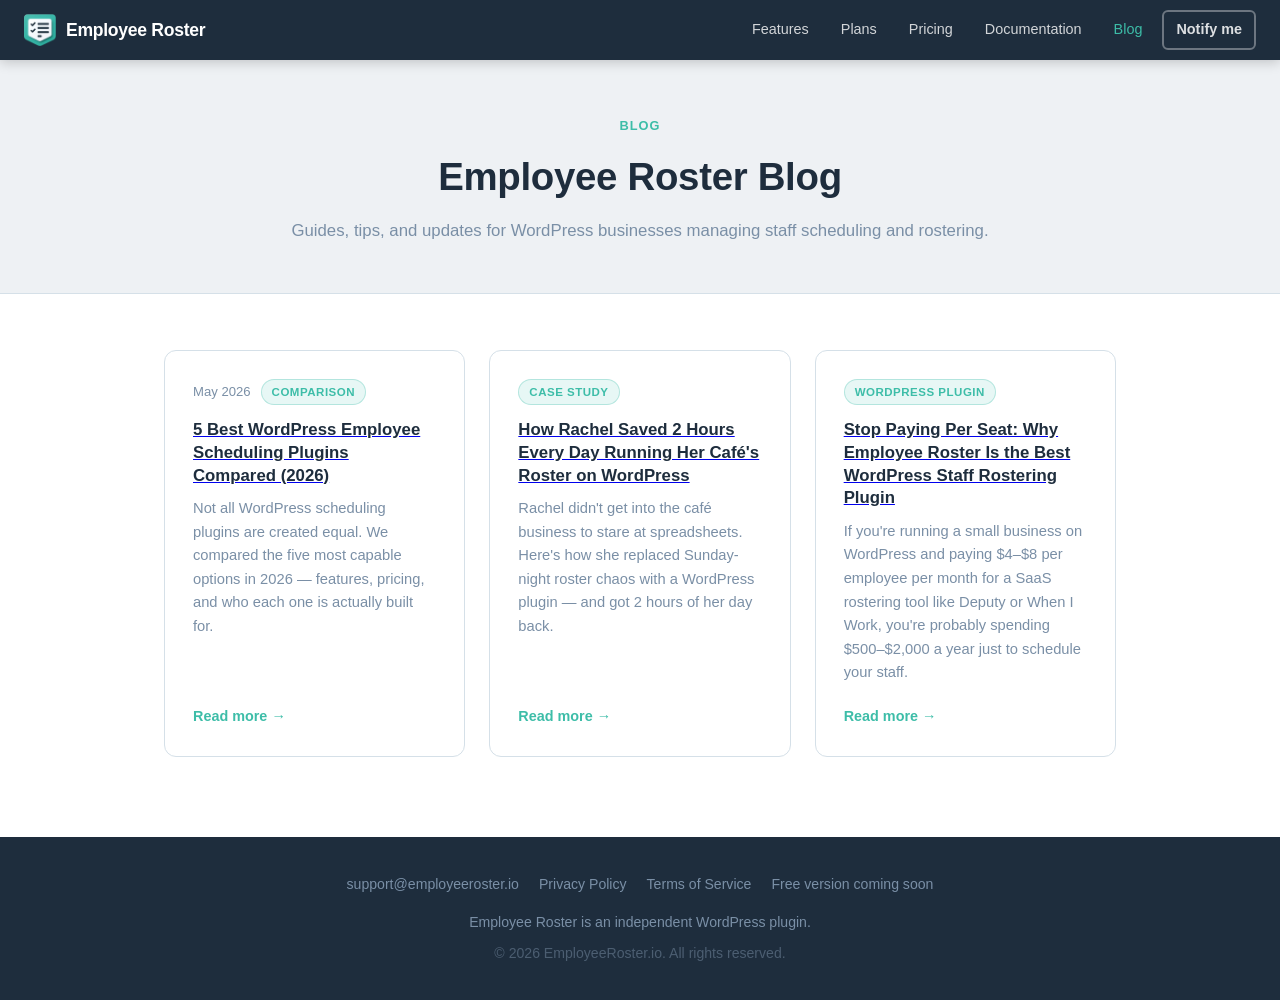
==== blog/index.html @ a45ecd90 "Add new blog post on WordPress employee scheduling plugins to blog index and sitemap. Update favicon" ====
﻿<!DOCTYPE html>
<html lang="en">
<head>
  <meta charset="UTF-8" />
  <meta name="viewport" content="width=device-width, initial-scale=1.0"/>
  <title>Blog – Employee Roster</title>
  <!-- Google tag (gtag.js) -->
  <script async src="https://www.googletagmanager.com/gtag/js?id=G-27SR5BZH9W"></script>
  <script>
    window.dataLayer = window.dataLayer || [];
    function gtag(){dataLayer.push(arguments);}
    gtag('js', new Date());
    gtag('config', 'G-27SR5BZH9W');
  </script>
  <meta name="description" content="The Employee Roster blog — guides, tips, and updates for WordPress businesses managing staff scheduling, shift rostering, and workforce management." />
  <meta name="robots" content="index, follow" />
  <link rel="canonical" href="https://employeeroster.io/blog/" />
  <link rel="icon" type="image/x-icon" href="/assets/logo/favicon/favicon.ico" />
  <link rel="icon" type="image/png" sizes="16x16" href="/assets/logo/favicon/favicon-16x16.png" />
  <link rel="icon" type="image/png" sizes="32x32" href="/assets/logo/favicon/favicon-32x32.png" />
  <link rel="apple-touch-icon" sizes="180x180" href="/assets/logo/favicon/apple-touch-icon.png" />
  <link rel="icon" type="image/png" sizes="192x192" href="/assets/logo/favicon/android-chrome-192x192.png" />
  <link rel="icon" type="image/png" sizes="512x512" href="/assets/logo/favicon/android-chrome-512x512.png" />
  <link rel="manifest" href="/assets/logo/favicon/site.webmanifest" />
  <meta name="theme-color" content="#3DBDA8" />
  <style>
    *, *::before, *::after { box-sizing: border-box; margin: 0; padding: 0; }

    :root {
      --teal:   #3DBDA8;
      --teal-d: #2A9D8A;
      --dark:   #1E2D3D;
      --bg:     #EEF1F4;
      --border: #D5E0E8;
      --white:  #FFFFFF;
      --muted:  #7a8fa6;
      --green:  #16a34a;
      --red:    #dc2626;
      --radius: 8px;
      --shadow: 0 4px 24px rgba(61,189,168,.15);
    }

    body { font-family: -apple-system, BlinkMacSystemFont, 'Segoe UI', sans-serif; color: var(--dark); line-height: 1.6; }

    /* ── NAV ── */
    nav {
      position: sticky; top: 0; z-index: 100;
      background: var(--dark); padding: 0 24px;
      display: flex; align-items: center; justify-content: space-between; height: 60px;
      box-shadow: 0 2px 12px rgba(0,0,0,.2);
    }
    .nav-brand { color: var(--white); font-weight: 700; font-size: 1.1rem; text-decoration: none; letter-spacing: -.3px; display: flex; align-items: center; gap: 10px; }
    .nav-brand img { width: 32px; height: 32px; object-fit: contain; }
    .nav-links { display: flex; gap: 8px; align-items: center; }
    .nav-links a { color: rgba(255,255,255,.8); text-decoration: none; font-size: .9rem; padding: 6px 12px; border-radius: 6px; transition: color .15s; }
    .nav-links a:hover { color: var(--white); }
    .nav-links a.nav-active { color: var(--teal) !important; }
    .btn-plan { display: inline-block; text-align: center; padding: 8px 14px; border-radius: var(--radius); text-decoration: none; font-weight: 700; font-size: .88rem; transition: opacity .15s; }
    .btn-plan:hover { opacity: .85; }
    .btn-plan-outline { border: 2px solid rgba(255,255,255,.35); color: rgba(255,255,255,.85) !important; }

    /* ── BLOG HEADER ── */
    .blog-header { background: var(--bg); border-bottom: 1px solid var(--border); padding: 56px 24px 48px; text-align: center; }
    .section-label { font-size: .8rem; font-weight: 700; text-transform: uppercase; letter-spacing: 1px; color: var(--teal); margin-bottom: 10px; }
    .blog-header h1 { font-size: clamp(1.8rem, 3vw, 2.4rem); font-weight: 800; color: var(--dark); letter-spacing: -.3px; margin-bottom: 10px; }
    .blog-header p { font-size: 1.05rem; color: var(--muted); }

    /* ── BLOG GRID ── */
    .blog-grid { max-width: 1000px; margin: 0 auto; padding: 56px 24px 80px; display: grid; grid-template-columns: repeat(auto-fit, minmax(300px, 1fr)); gap: 24px; }

    /* ── FEATURE CARD ── */
    .feature-card {
      background: var(--white); border: 1px solid var(--border); border-radius: 12px;
      padding: 28px; transition: box-shadow .2s, transform .2s;
      display: flex; flex-direction: column;
    }
    .feature-card:hover { box-shadow: var(--shadow); transform: translateY(-2px); }
    .feature-card h3 { font-size: 1.05rem; font-weight: 700; color: var(--dark); margin-bottom: 10px; line-height: 1.35; }
    .feature-card p { font-size: .92rem; color: var(--muted); line-height: 1.6; flex: 1; }
    .card-meta { display: flex; align-items: center; gap: 10px; margin-bottom: 14px; }
    .card-date { font-size: .82rem; color: var(--muted); }
    .article-badge {
      display: inline-block; background: rgba(61,189,168,.12); color: var(--teal);
      border: 1px solid rgba(61,189,168,.3); font-size: .72rem; font-weight: 600;
      letter-spacing: .5px; text-transform: uppercase; padding: 3px 10px; border-radius: 20px;
    }
    .read-more { display: inline-block; margin-top: 20px; font-size: .9rem; font-weight: 700; color: var(--teal); text-decoration: none; }
    .read-more:hover { color: var(--teal-d); }

    /* ── FOOTER ── */
    footer { background: var(--dark); color: var(--muted); text-align: center; padding: 36px 24px; font-size: .88rem; }
    footer a { color: var(--muted); text-decoration: none; }
    footer a:hover { color: var(--white); }
    .footer-links { display: flex; gap: 20px; justify-content: center; flex-wrap: wrap; margin-bottom: 16px; }

    @media (max-width: 600px) {
      .nav-links { display: none; }
    }
  </style>
</head>
<body>

<!-- NAV -->
<nav>
  <a href="https://employeeroster.io/" class="nav-brand">
    <img src="/assets/logo/only-logo-transparent.png" alt="Employee Roster logo" />
    Employee Roster
  </a>
  <div class="nav-links">
    <a href="https://employeeroster.io/#features">Features</a>
    <a href="https://employeeroster.io/#plans">Plans</a>
    <a href="https://employeeroster.io/#pricing">Pricing</a>
    <a href="https://employeeroster.io/docs">Documentation</a>
    <a href="https://employeeroster.io/blog/" class="nav-active">Blog</a>
    <a href="mailto:support@employeeroster.io?subject=Notify%20me%20when%20free%20version%20launches&body=Please%20notify%20me%20when%20the%20free%20version%20of%20Employee%20Roster%20is%20available%20on%20WordPress.org." class="btn-plan btn-plan-outline">Notify me</a>
  </div>
</nav>

<main>

  <!-- BLOG HEADER -->
  <div class="blog-header">
    <div class="section-label">Blog</div>
    <h1>Employee Roster Blog</h1>
    <p>Guides, tips, and updates for WordPress businesses managing staff scheduling and rostering.</p>
  </div>

  <!-- POST LISTING -->
  <div class="blog-grid">

    <div class="feature-card">
      <div class="card-meta">
        <time class="card-date" datetime="2026-05">May 2026</time>
        <span class="article-badge">Comparison</span>
      </div>
      <a href="https://employeeroster.io/blog/best-wordpress-employee-scheduling-plugins-2026"><h3>5 Best WordPress Employee Scheduling Plugins Compared (2026)</h3></a>
      <p>Not all WordPress scheduling plugins are created equal. We compared the five most capable options in 2026 — features, pricing, and who each one is actually built for.</p>
      <a href="https://employeeroster.io/blog/best-wordpress-employee-scheduling-plugins-2026" class="read-more">Read more →</a>
    </div>

    <div class="feature-card">
      <div class="card-meta">
        <!-- <time class="card-date" datetime=""></time> -->
        <span class="article-badge">Case Study</span>
      </div>
      <a href="https://employeeroster.io/blog/how-rachel-saved-2-hours-a-day-rostering-her-cafe-staff-on-wordpress"><h3>How Rachel Saved 2 Hours Every Day Running Her Café's Roster on WordPress</h3></a>
      <p>Rachel didn't get into the café business to stare at spreadsheets. Here's how she replaced Sunday-night roster chaos with a WordPress plugin — and got 2 hours of her day back.</p>
      <a href="https://employeeroster.io/blog/how-rachel-saved-2-hours-a-day-rostering-her-cafe-staff-on-wordpress" class="read-more">Read more →</a>
    </div>

    <div class="feature-card">
      <div class="card-meta">
        <!-- <time class="card-date" datetime=""></time> -->
        <span class="article-badge">WordPress Plugin</span>
      </div>
      <a href="https://employeeroster.io/blog/why-employee-roster-is-the-best-wordpress-rostering-plugin"><h3>Stop Paying Per Seat: Why Employee Roster Is the Best WordPress Staff Rostering Plugin</h3></a>
      <p>If you're running a small business on WordPress and paying $4–$8 per employee per month for a SaaS rostering tool like Deputy or When I Work, you're probably spending $500–$2,000 a year just to schedule your staff.</p>
      <a href="https://employeeroster.io/blog/why-employee-roster-is-the-best-wordpress-rostering-plugin" class="read-more">Read more →</a>
    </div>

  </div>

</main>

<!-- FOOTER -->
<footer>
  <div class="footer-links">
    <a href="mailto:support@employeeroster.io">support@employeeroster.io</a>
    <a href="https://employeeroster.io/privacy">Privacy Policy</a>
    <a href="https://employeeroster.io/terms">Terms of Service</a>
    <a href="mailto:support@employeeroster.io?subject=Notify%20me%20when%20free%20version%20launches&body=Please%20notify%20me%20when%20the%20free%20version%20of%20Employee%20Roster%20is%20available%20on%20WordPress.org.">Free version coming soon</a>
  </div>
  <p>Employee Roster is an independent WordPress plugin.</p>
  <p style="margin-top:8px;opacity:.5;">© <script>document.write(new Date().getFullYear())</script> EmployeeRoster.io. All rights reserved.</p>
</footer>

</body>
</html>
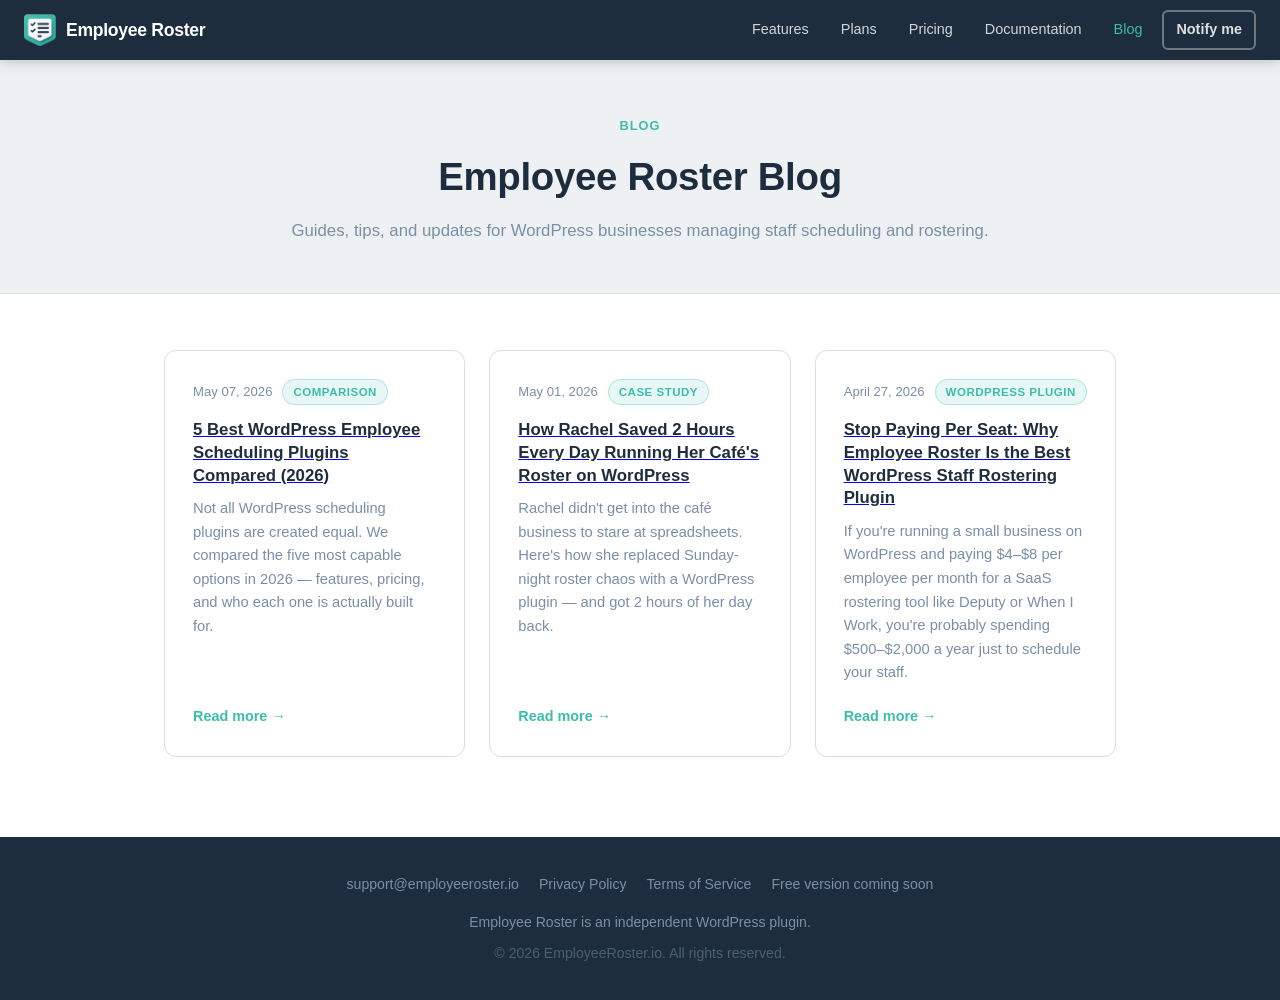
==== commit 879fe60f: "Update publication dates in blog posts and index for consistency: changed dates to specific formats " ====
--- a/blog/index.html
+++ b/blog/index.html
@@ -130,7 +130,7 @@
 
     <div class="feature-card">
       <div class="card-meta">
-        <time class="card-date" datetime="2026-05">May 2026</time>
+        <time class="card-date" datetime="2026-05-07">May 07, 2026</time>
         <span class="article-badge">Comparison</span>
       </div>
       <a href="https://employeeroster.io/blog/best-wordpress-employee-scheduling-plugins-2026"><h3>5 Best WordPress Employee Scheduling Plugins Compared (2026)</h3></a>
@@ -140,7 +140,7 @@
 
     <div class="feature-card">
       <div class="card-meta">
-        <!-- <time class="card-date" datetime=""></time> -->
+        <time class="card-date" datetime="2026-05-01">May 01, 2026</time>
         <span class="article-badge">Case Study</span>
       </div>
       <a href="https://employeeroster.io/blog/how-rachel-saved-2-hours-a-day-rostering-her-cafe-staff-on-wordpress"><h3>How Rachel Saved 2 Hours Every Day Running Her Café's Roster on WordPress</h3></a>
@@ -150,7 +150,7 @@
 
     <div class="feature-card">
       <div class="card-meta">
-        <!-- <time class="card-date" datetime=""></time> -->
+        <time class="card-date" datetime="2026-04-27">April 27, 2026</time>
         <span class="article-badge">WordPress Plugin</span>
       </div>
       <a href="https://employeeroster.io/blog/why-employee-roster-is-the-best-wordpress-rostering-plugin"><h3>Stop Paying Per Seat: Why Employee Roster Is the Best WordPress Staff Rostering Plugin</h3></a>
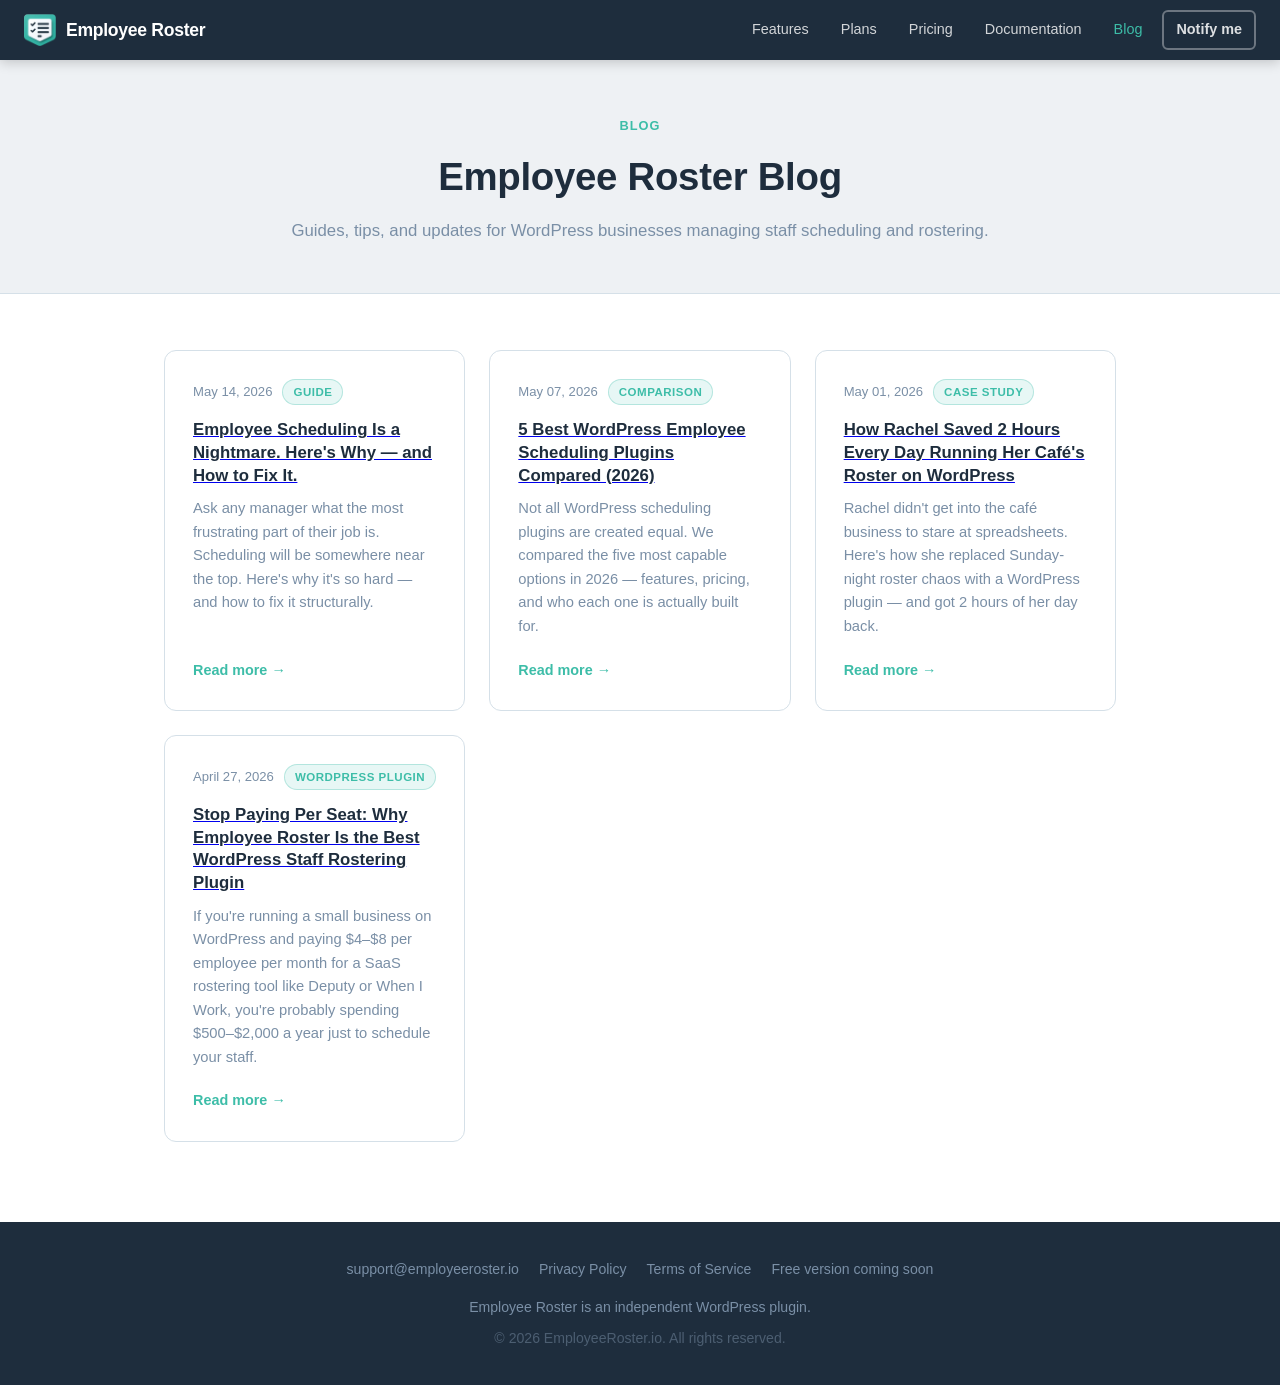
==== commit 32035700: "Add new blog post on employee scheduling challenges and solutions to blog index and sitemap. Include" ====
--- a/blog/index.html
+++ b/blog/index.html
@@ -130,6 +130,16 @@
 
     <div class="feature-card">
       <div class="card-meta">
+        <time class="card-date" datetime="2026-05-14">May 14, 2026</time>
+        <span class="article-badge">Guide</span>
+      </div>
+      <a href="https://employeeroster.io/blog/employee-scheduling-is-a-nightmare-heres-why-and-how-to-fix-it"><h3>Employee Scheduling Is a Nightmare. Here's Why — and How to Fix It.</h3></a>
+      <p>Ask any manager what the most frustrating part of their job is. Scheduling will be somewhere near the top. Here's why it's so hard — and how to fix it structurally.</p>
+      <a href="https://employeeroster.io/blog/employee-scheduling-is-a-nightmare-heres-why-and-how-to-fix-it" class="read-more">Read more →</a>
+    </div>
+
+    <div class="feature-card">
+      <div class="card-meta">
         <time class="card-date" datetime="2026-05-07">May 07, 2026</time>
         <span class="article-badge">Comparison</span>
       </div>
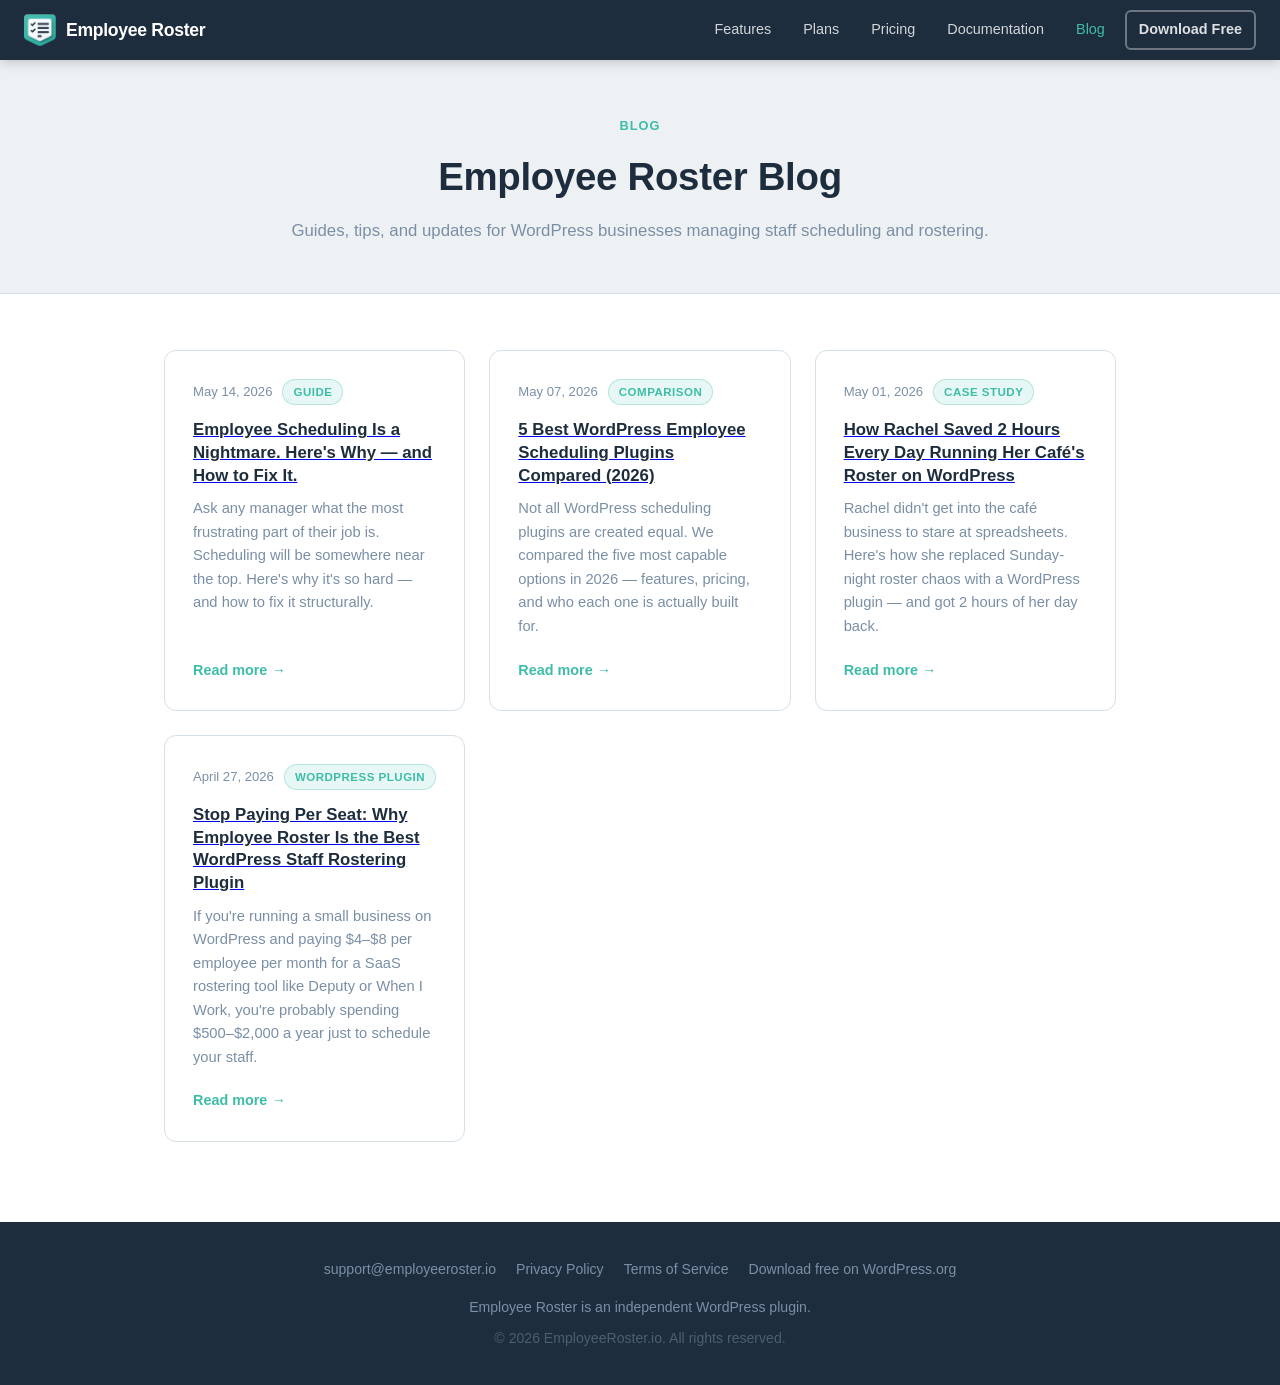
==== commit 2789eb04: "Update various HTML files to replace "Notify me" email links with "Download Free" buttons linking to" ====
--- a/blog/index.html
+++ b/blog/index.html
@@ -112,7 +112,7 @@
     <a href="https://employeeroster.io/#pricing">Pricing</a>
     <a href="https://employeeroster.io/docs">Documentation</a>
     <a href="https://employeeroster.io/blog/" class="nav-active">Blog</a>
-    <a href="mailto:support@employeeroster.io?subject=Notify%20me%20when%20free%20version%20launches&body=Please%20notify%20me%20when%20the%20free%20version%20of%20Employee%20Roster%20is%20available%20on%20WordPress.org." class="btn-plan btn-plan-outline">Notify me</a>
+    <a href="https://wordpress.org/plugins/employee-roster/" class="btn-plan btn-plan-outline">Download Free</a>
   </div>
 </nav>
 
@@ -178,7 +178,7 @@
     <a href="mailto:support@employeeroster.io">support@employeeroster.io</a>
     <a href="https://employeeroster.io/privacy">Privacy Policy</a>
     <a href="https://employeeroster.io/terms">Terms of Service</a>
-    <a href="mailto:support@employeeroster.io?subject=Notify%20me%20when%20free%20version%20launches&body=Please%20notify%20me%20when%20the%20free%20version%20of%20Employee%20Roster%20is%20available%20on%20WordPress.org.">Free version coming soon</a>
+    <a href="https://wordpress.org/plugins/employee-roster/">Download free on WordPress.org</a>
   </div>
   <p>Employee Roster is an independent WordPress plugin.</p>
   <p style="margin-top:8px;opacity:.5;">© <script>document.write(new Date().getFullYear())</script> EmployeeRoster.io. All rights reserved.</p>
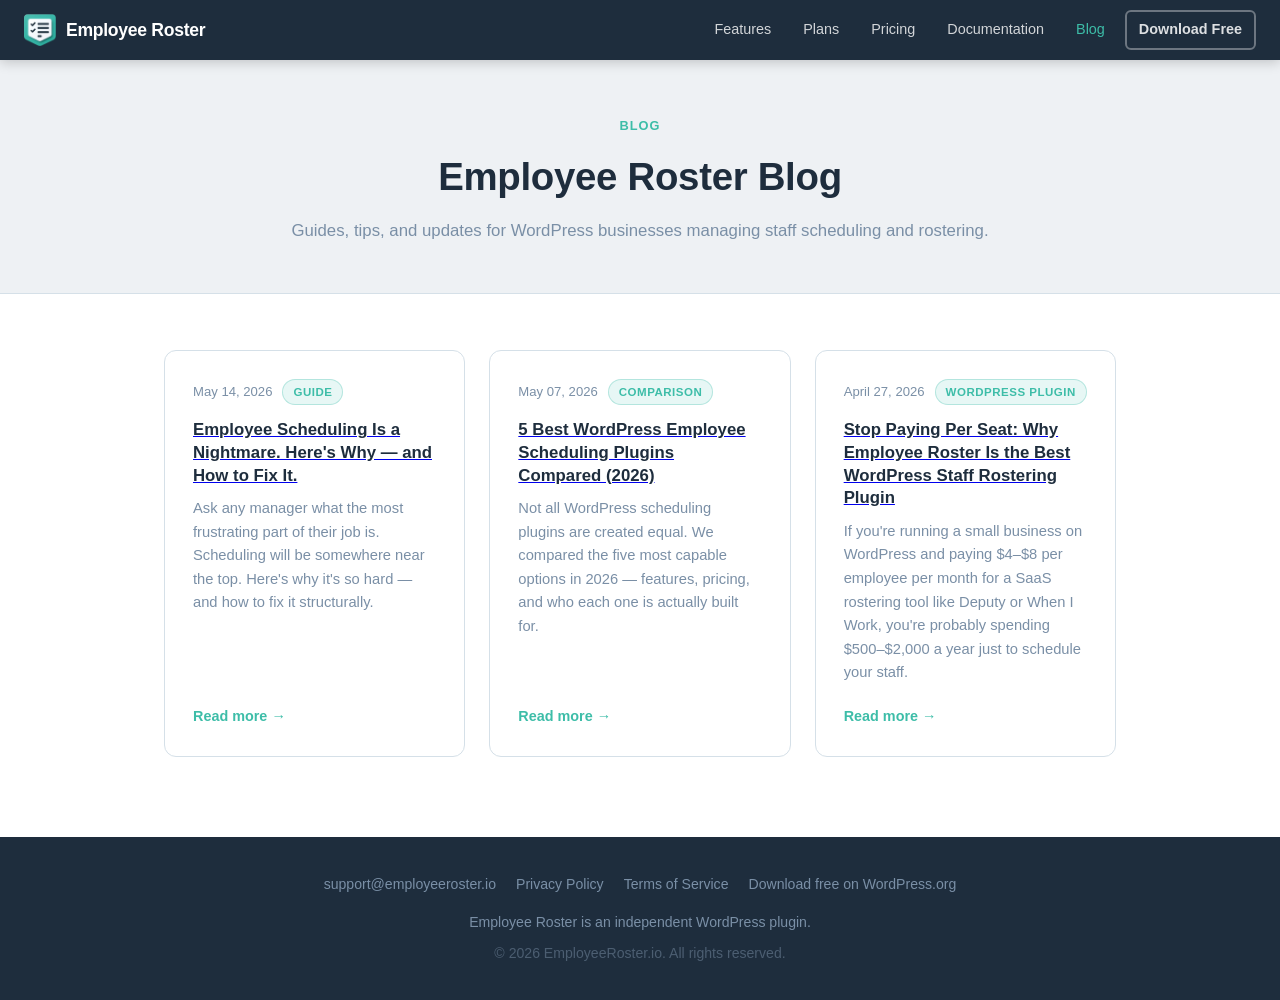
==== commit a1507b71: "Remove references to the blog post on Rachel's café rostering experience from sitemap, vercel config" ====
--- a/blog/index.html
+++ b/blog/index.html
@@ -150,16 +150,6 @@
 
     <div class="feature-card">
       <div class="card-meta">
-        <time class="card-date" datetime="2026-05-01">May 01, 2026</time>
-        <span class="article-badge">Case Study</span>
-      </div>
-      <a href="https://employeeroster.io/blog/how-rachel-saved-2-hours-a-day-rostering-her-cafe-staff-on-wordpress"><h3>How Rachel Saved 2 Hours Every Day Running Her Café's Roster on WordPress</h3></a>
-      <p>Rachel didn't get into the café business to stare at spreadsheets. Here's how she replaced Sunday-night roster chaos with a WordPress plugin — and got 2 hours of her day back.</p>
-      <a href="https://employeeroster.io/blog/how-rachel-saved-2-hours-a-day-rostering-her-cafe-staff-on-wordpress" class="read-more">Read more →</a>
-    </div>
-
-    <div class="feature-card">
-      <div class="card-meta">
         <time class="card-date" datetime="2026-04-27">April 27, 2026</time>
         <span class="article-badge">WordPress Plugin</span>
       </div>
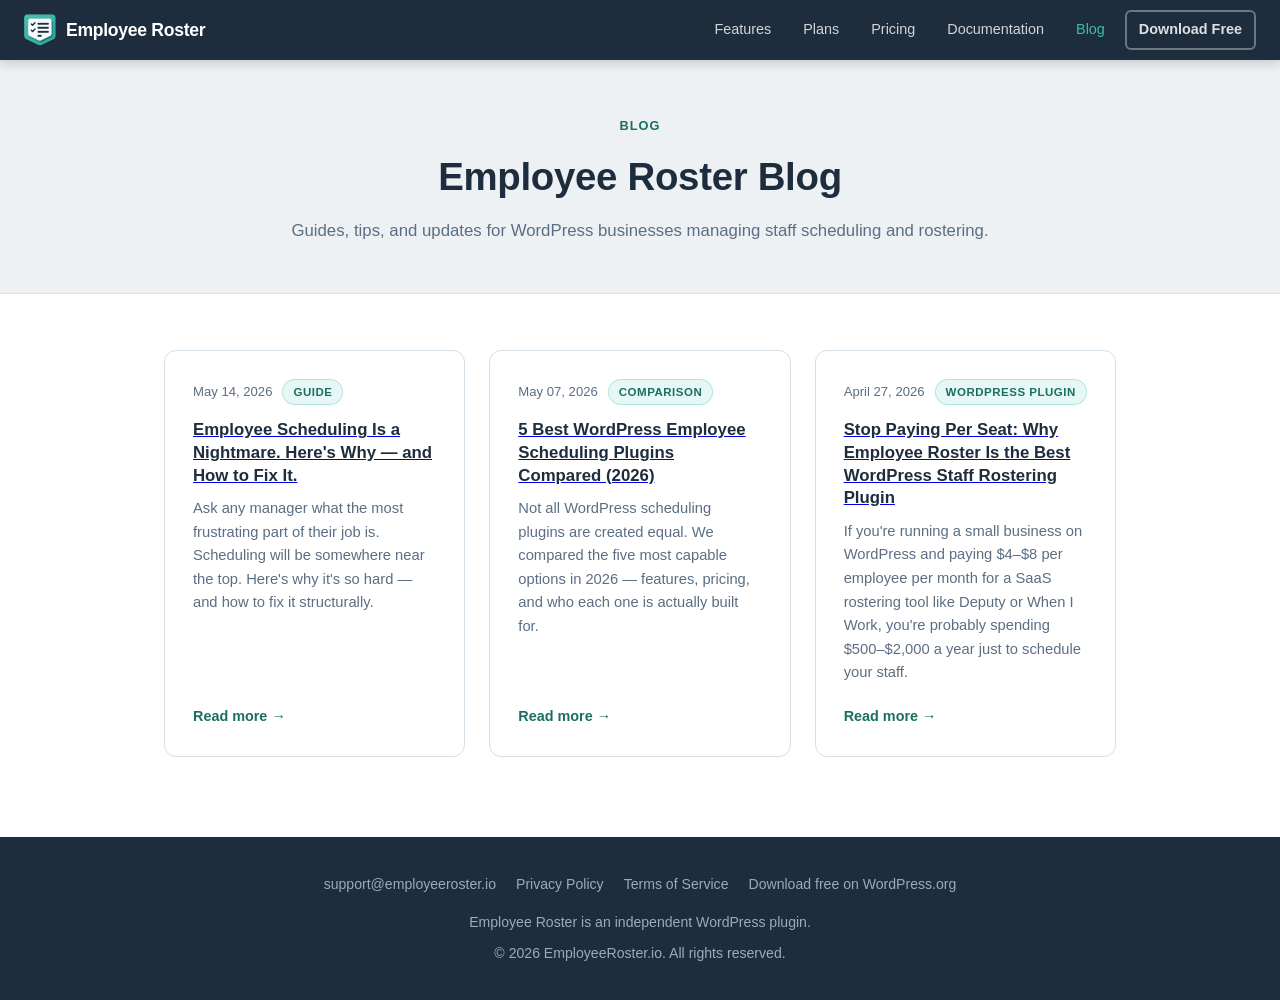
==== commit de7f0f1a: "Enhance styling and accessibility across multiple HTML files. Introduced new CSS variables for impro" ====
--- a/blog/index.html
+++ b/blog/index.html
@@ -29,12 +29,18 @@
     :root {
       --teal:   #3DBDA8;
       --teal-d: #2A9D8A;
+      --teal-text: #1B6F61;
+      --teal-light: #7FDCCB;
+      --teal-hover: #64CDBB;
+      --on-teal: #1E2D3D;
+      --muted-on-dark: #9aabbd;
+      --cross: #9a4f4f;
       --dark:   #1E2D3D;
       --bg:     #EEF1F4;
       --border: #D5E0E8;
       --white:  #FFFFFF;
-      --muted:  #7a8fa6;
-      --green:  #16a34a;
+      --muted:  #5b6e83;
+      --green:  #15803d;
       --red:    #dc2626;
       --radius: 8px;
       --shadow: 0 4px 24px rgba(61,189,168,.15);
@@ -61,7 +67,7 @@
 
     /* ── BLOG HEADER ── */
     .blog-header { background: var(--bg); border-bottom: 1px solid var(--border); padding: 56px 24px 48px; text-align: center; }
-    .section-label { font-size: .8rem; font-weight: 700; text-transform: uppercase; letter-spacing: 1px; color: var(--teal); margin-bottom: 10px; }
+    .section-label { font-size: .8rem; font-weight: 700; text-transform: uppercase; letter-spacing: 1px; color: var(--teal-text); margin-bottom: 10px; }
     .blog-header h1 { font-size: clamp(1.8rem, 3vw, 2.4rem); font-weight: 800; color: var(--dark); letter-spacing: -.3px; margin-bottom: 10px; }
     .blog-header p { font-size: 1.05rem; color: var(--muted); }
 
@@ -75,38 +81,59 @@
       display: flex; flex-direction: column;
     }
     .feature-card:hover { box-shadow: var(--shadow); transform: translateY(-2px); }
-    .feature-card h3 { font-size: 1.05rem; font-weight: 700; color: var(--dark); margin-bottom: 10px; line-height: 1.35; }
+    .feature-card h2 { font-size: 1.05rem; font-weight: 700; color: var(--dark); margin-bottom: 10px; line-height: 1.35; }
     .feature-card p { font-size: .92rem; color: var(--muted); line-height: 1.6; flex: 1; }
     .card-meta { display: flex; align-items: center; gap: 10px; margin-bottom: 14px; }
     .card-date { font-size: .82rem; color: var(--muted); }
     .article-badge {
-      display: inline-block; background: rgba(61,189,168,.12); color: var(--teal);
+      display: inline-block; background: rgba(61,189,168,.12); color: var(--teal-text);
       border: 1px solid rgba(61,189,168,.3); font-size: .72rem; font-weight: 600;
       letter-spacing: .5px; text-transform: uppercase; padding: 3px 10px; border-radius: 20px;
     }
-    .read-more { display: inline-block; margin-top: 20px; font-size: .9rem; font-weight: 700; color: var(--teal); text-decoration: none; }
-    .read-more:hover { color: var(--teal-d); }
+    .read-more { display: inline-block; margin-top: 20px; font-size: .9rem; font-weight: 700; color: var(--teal-text); text-decoration: none; }
+    .read-more:hover { color: var(--dark); }
 
     /* ── FOOTER ── */
-    footer { background: var(--dark); color: var(--muted); text-align: center; padding: 36px 24px; font-size: .88rem; }
-    footer a { color: var(--muted); text-decoration: none; }
+    footer { background: var(--dark); color: var(--muted-on-dark); text-align: center; padding: 36px 24px; font-size: .88rem; }
+    footer a { color: var(--muted-on-dark); text-decoration: none; }
     footer a:hover { color: var(--white); }
     .footer-links { display: flex; gap: 20px; justify-content: center; flex-wrap: wrap; margin-bottom: 16px; }
 
     @media (max-width: 600px) {
       .nav-links { display: none; }
+    }
+
+    /* ── ACCESSIBILITY & MOBILE NAV ── */
+    :focus-visible { outline: 2px solid var(--teal-text); outline-offset: 2px; }
+    .site-nav :focus-visible, footer :focus-visible, .hero :focus-visible { outline-color: var(--teal-light); }
+    ::selection { background: rgba(61,189,168,.3); color: var(--dark); }
+    .skip-link { position: absolute; left: 16px; top: -64px; z-index: 300; background: var(--white); color: var(--dark); padding: 10px 16px; border-radius: 6px; font-weight: 700; text-decoration: none; }
+    .skip-link:focus { top: 8px; }
+    .nav-toggle { display: none; }
+    @media (max-width: 600px) {
+      .nav-toggle { display: inline-flex; align-items: center; justify-content: center; width: 44px; height: 44px; margin-right: -10px; padding: 0; background: none; border: 0; border-radius: 6px; color: var(--white); cursor: pointer; }
+      .nav-toggle[aria-expanded="true"] .nav-icon-open, .nav-toggle[aria-expanded="false"] .nav-icon-close { display: none; }
+      .site-nav .nav-links { display: none; position: absolute; top: 60px; left: 0; right: 0; flex-direction: column; align-items: stretch; gap: 2px; padding: 8px 16px 16px; background: var(--dark); border-top: 1px solid rgba(255,255,255,.08); box-shadow: 0 12px 24px rgba(0,0,0,.25); }
+      .site-nav.nav-open .nav-links { display: flex; }
+      .site-nav .nav-links a { padding: 12px; font-size: 1rem; }
+      .site-nav .nav-links .btn-plan { margin-top: 8px; }
+    }
+    @media (prefers-reduced-motion: reduce) {
+      *, *::before, *::after { animation: none !important; scroll-behavior: auto !important; }
+      a:hover, button:hover, .feature-card:hover { transform: none !important; }
     }
   </style>
 </head>
 <body>
 
 <!-- NAV -->
-<nav>
+<nav class="site-nav">
   <a href="https://employeeroster.io/" class="nav-brand">
-    <img src="/assets/logo/only-logo-transparent.png" alt="Employee Roster logo" />
+    <img src="/assets/logo/only-logo-64.png" width="32" height="32" alt="Employee Roster logo" />
     Employee Roster
   </a>
-  <div class="nav-links">
+  <button class="nav-toggle" type="button" aria-expanded="false" aria-controls="site-nav-links" aria-label="Menu"><svg class="nav-icon-open" width="24" height="24" viewBox="0 0 24 24" fill="none" stroke="currentColor" stroke-width="2" stroke-linecap="round" aria-hidden="true"><path d="M4 7h16M4 12h16M4 17h16"/></svg><svg class="nav-icon-close" width="24" height="24" viewBox="0 0 24 24" fill="none" stroke="currentColor" stroke-width="2" stroke-linecap="round" aria-hidden="true"><path d="M6 6l12 12M18 6L6 18"/></svg></button>
+  <div class="nav-links" id="site-nav-links">
     <a href="https://employeeroster.io/#features">Features</a>
     <a href="https://employeeroster.io/#plans">Plans</a>
     <a href="https://employeeroster.io/#pricing">Pricing</a>
@@ -116,7 +143,8 @@
   </div>
 </nav>
 
-<main>
+<a class="skip-link" href="#main">Skip to content</a>
+<main id="main" tabindex="-1">
 
   <!-- BLOG HEADER -->
   <div class="blog-header">
@@ -133,7 +161,7 @@
         <time class="card-date" datetime="2026-05-14">May 14, 2026</time>
         <span class="article-badge">Guide</span>
       </div>
-      <a href="https://employeeroster.io/blog/employee-scheduling-is-a-nightmare-heres-why-and-how-to-fix-it"><h3>Employee Scheduling Is a Nightmare. Here's Why — and How to Fix It.</h3></a>
+      <a href="https://employeeroster.io/blog/employee-scheduling-is-a-nightmare-heres-why-and-how-to-fix-it"><h2>Employee Scheduling Is a Nightmare. Here's Why — and How to Fix It.</h2></a>
       <p>Ask any manager what the most frustrating part of their job is. Scheduling will be somewhere near the top. Here's why it's so hard — and how to fix it structurally.</p>
       <a href="https://employeeroster.io/blog/employee-scheduling-is-a-nightmare-heres-why-and-how-to-fix-it" class="read-more">Read more →</a>
     </div>
@@ -143,7 +171,7 @@
         <time class="card-date" datetime="2026-05-07">May 07, 2026</time>
         <span class="article-badge">Comparison</span>
       </div>
-      <a href="https://employeeroster.io/blog/best-wordpress-employee-scheduling-plugins-2026"><h3>5 Best WordPress Employee Scheduling Plugins Compared (2026)</h3></a>
+      <a href="https://employeeroster.io/blog/best-wordpress-employee-scheduling-plugins-2026"><h2>5 Best WordPress Employee Scheduling Plugins Compared (2026)</h2></a>
       <p>Not all WordPress scheduling plugins are created equal. We compared the five most capable options in 2026 — features, pricing, and who each one is actually built for.</p>
       <a href="https://employeeroster.io/blog/best-wordpress-employee-scheduling-plugins-2026" class="read-more">Read more →</a>
     </div>
@@ -153,7 +181,7 @@
         <time class="card-date" datetime="2026-04-27">April 27, 2026</time>
         <span class="article-badge">WordPress Plugin</span>
       </div>
-      <a href="https://employeeroster.io/blog/why-employee-roster-is-the-best-wordpress-rostering-plugin"><h3>Stop Paying Per Seat: Why Employee Roster Is the Best WordPress Staff Rostering Plugin</h3></a>
+      <a href="https://employeeroster.io/blog/why-employee-roster-is-the-best-wordpress-rostering-plugin"><h2>Stop Paying Per Seat: Why Employee Roster Is the Best WordPress Staff Rostering Plugin</h2></a>
       <p>If you're running a small business on WordPress and paying $4–$8 per employee per month for a SaaS rostering tool like Deputy or When I Work, you're probably spending $500–$2,000 a year just to schedule your staff.</p>
       <a href="https://employeeroster.io/blog/why-employee-roster-is-the-best-wordpress-rostering-plugin" class="read-more">Read more →</a>
     </div>
@@ -171,8 +199,29 @@
     <a href="https://wordpress.org/plugins/employee-roster/">Download free on WordPress.org</a>
   </div>
   <p>Employee Roster is an independent WordPress plugin.</p>
-  <p style="margin-top:8px;opacity:.5;">© <script>document.write(new Date().getFullYear())</script> EmployeeRoster.io. All rights reserved.</p>
+  <p style="margin-top:8px;">© <script>document.write(new Date().getFullYear())</script> EmployeeRoster.io. All rights reserved.</p>
 </footer>
 
+<script>
+(function () {
+  var btn = document.querySelector('.site-nav .nav-toggle');
+  if (!btn) return;
+  var nav = btn.parentNode;
+  function setOpen(open) {
+    nav.classList.toggle('nav-open', open);
+    btn.setAttribute('aria-expanded', String(open));
+  }
+  btn.addEventListener('click', function () { setOpen(btn.getAttribute('aria-expanded') !== 'true'); });
+  nav.querySelectorAll('.nav-links a').forEach(function (a) {
+    a.addEventListener('click', function () { setOpen(false); });
+  });
+  document.addEventListener('keydown', function (e) {
+    if (e.key === 'Escape' && nav.classList.contains('nav-open')) { setOpen(false); btn.focus(); }
+  });
+  document.addEventListener('click', function (e) {
+    if (nav.classList.contains('nav-open') && !nav.contains(e.target)) setOpen(false);
+  });
+}());
+</script>
 </body>
 </html>
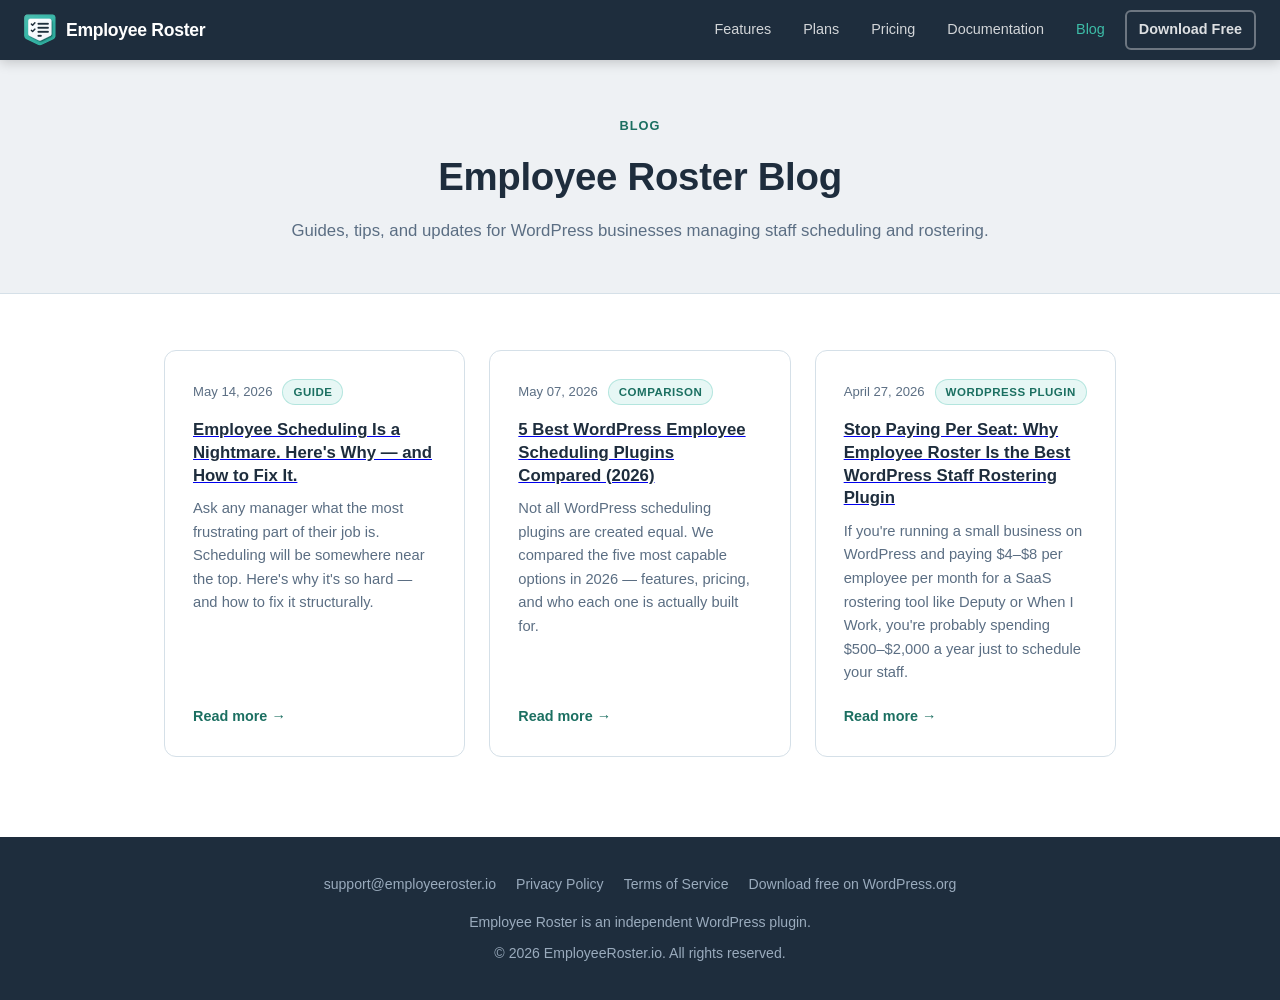
==== commit 69ed5bd9: "Integrate site-wide CSS and JavaScript by linking `assets/site.css` and `assets/site.js` in multiple" ====
--- a/blog/index.html
+++ b/blog/index.html
@@ -23,46 +23,12 @@
   <link rel="icon" type="image/png" sizes="512x512" href="/assets/logo/favicon/android-chrome-512x512.png" />
   <link rel="manifest" href="/assets/logo/favicon/site.webmanifest" />
   <meta name="theme-color" content="#3DBDA8" />
+  <link rel="stylesheet" href="../assets/site.css" />
+  <script src="../assets/site.js" defer></script>
   <style>
-    *, *::before, *::after { box-sizing: border-box; margin: 0; padding: 0; }
-
-    :root {
-      --teal:   #3DBDA8;
-      --teal-d: #2A9D8A;
-      --teal-text: #1B6F61;
-      --teal-light: #7FDCCB;
-      --teal-hover: #64CDBB;
-      --on-teal: #1E2D3D;
-      --muted-on-dark: #9aabbd;
-      --cross: #9a4f4f;
-      --dark:   #1E2D3D;
-      --bg:     #EEF1F4;
-      --border: #D5E0E8;
-      --white:  #FFFFFF;
-      --muted:  #5b6e83;
-      --green:  #15803d;
-      --red:    #dc2626;
-      --radius: 8px;
-      --shadow: 0 4px 24px rgba(61,189,168,.15);
-    }
-
-    body { font-family: -apple-system, BlinkMacSystemFont, 'Segoe UI', sans-serif; color: var(--dark); line-height: 1.6; }
 
     /* ── NAV ── */
-    nav {
-      position: sticky; top: 0; z-index: 100;
-      background: var(--dark); padding: 0 24px;
-      display: flex; align-items: center; justify-content: space-between; height: 60px;
-      box-shadow: 0 2px 12px rgba(0,0,0,.2);
-    }
-    .nav-brand { color: var(--white); font-weight: 700; font-size: 1.1rem; text-decoration: none; letter-spacing: -.3px; display: flex; align-items: center; gap: 10px; }
-    .nav-brand img { width: 32px; height: 32px; object-fit: contain; }
-    .nav-links { display: flex; gap: 8px; align-items: center; }
-    .nav-links a { color: rgba(255,255,255,.8); text-decoration: none; font-size: .9rem; padding: 6px 12px; border-radius: 6px; transition: color .15s; }
-    .nav-links a:hover { color: var(--white); }
-    .nav-links a.nav-active { color: var(--teal) !important; }
     .btn-plan { display: inline-block; text-align: center; padding: 8px 14px; border-radius: var(--radius); text-decoration: none; font-weight: 700; font-size: .88rem; transition: opacity .15s; }
-    .btn-plan:hover { opacity: .85; }
     .btn-plan-outline { border: 2px solid rgba(255,255,255,.35); color: rgba(255,255,255,.85) !important; }
 
     /* ── BLOG HEADER ── */
@@ -93,35 +59,6 @@
     .read-more { display: inline-block; margin-top: 20px; font-size: .9rem; font-weight: 700; color: var(--teal-text); text-decoration: none; }
     .read-more:hover { color: var(--dark); }
 
-    /* ── FOOTER ── */
-    footer { background: var(--dark); color: var(--muted-on-dark); text-align: center; padding: 36px 24px; font-size: .88rem; }
-    footer a { color: var(--muted-on-dark); text-decoration: none; }
-    footer a:hover { color: var(--white); }
-    .footer-links { display: flex; gap: 20px; justify-content: center; flex-wrap: wrap; margin-bottom: 16px; }
-
-    @media (max-width: 600px) {
-      .nav-links { display: none; }
-    }
-
-    /* ── ACCESSIBILITY & MOBILE NAV ── */
-    :focus-visible { outline: 2px solid var(--teal-text); outline-offset: 2px; }
-    .site-nav :focus-visible, footer :focus-visible, .hero :focus-visible { outline-color: var(--teal-light); }
-    ::selection { background: rgba(61,189,168,.3); color: var(--dark); }
-    .skip-link { position: absolute; left: 16px; top: -64px; z-index: 300; background: var(--white); color: var(--dark); padding: 10px 16px; border-radius: 6px; font-weight: 700; text-decoration: none; }
-    .skip-link:focus { top: 8px; }
-    .nav-toggle { display: none; }
-    @media (max-width: 600px) {
-      .nav-toggle { display: inline-flex; align-items: center; justify-content: center; width: 44px; height: 44px; margin-right: -10px; padding: 0; background: none; border: 0; border-radius: 6px; color: var(--white); cursor: pointer; }
-      .nav-toggle[aria-expanded="true"] .nav-icon-open, .nav-toggle[aria-expanded="false"] .nav-icon-close { display: none; }
-      .site-nav .nav-links { display: none; position: absolute; top: 60px; left: 0; right: 0; flex-direction: column; align-items: stretch; gap: 2px; padding: 8px 16px 16px; background: var(--dark); border-top: 1px solid rgba(255,255,255,.08); box-shadow: 0 12px 24px rgba(0,0,0,.25); }
-      .site-nav.nav-open .nav-links { display: flex; }
-      .site-nav .nav-links a { padding: 12px; font-size: 1rem; }
-      .site-nav .nav-links .btn-plan { margin-top: 8px; }
-    }
-    @media (prefers-reduced-motion: reduce) {
-      *, *::before, *::after { animation: none !important; scroll-behavior: auto !important; }
-      a:hover, button:hover, .feature-card:hover { transform: none !important; }
-    }
   </style>
 </head>
 <body>
@@ -199,29 +136,8 @@
     <a href="https://wordpress.org/plugins/employee-roster/">Download free on WordPress.org</a>
   </div>
   <p>Employee Roster is an independent WordPress plugin.</p>
-  <p style="margin-top:8px;">© <script>document.write(new Date().getFullYear())</script> EmployeeRoster.io. All rights reserved.</p>
+  <p style="margin-top:8px;">© <span class="js-year">2026</span> EmployeeRoster.io. All rights reserved.</p>
 </footer>
 
-<script>
-(function () {
-  var btn = document.querySelector('.site-nav .nav-toggle');
-  if (!btn) return;
-  var nav = btn.parentNode;
-  function setOpen(open) {
-    nav.classList.toggle('nav-open', open);
-    btn.setAttribute('aria-expanded', String(open));
-  }
-  btn.addEventListener('click', function () { setOpen(btn.getAttribute('aria-expanded') !== 'true'); });
-  nav.querySelectorAll('.nav-links a').forEach(function (a) {
-    a.addEventListener('click', function () { setOpen(false); });
-  });
-  document.addEventListener('keydown', function (e) {
-    if (e.key === 'Escape' && nav.classList.contains('nav-open')) { setOpen(false); btn.focus(); }
-  });
-  document.addEventListener('click', function (e) {
-    if (nav.classList.contains('nav-open') && !nav.contains(e.target)) setOpen(false);
-  });
-}());
-</script>
 </body>
 </html>
--- a/assets/site.css
+++ b/assets/site.css
@@ -0,0 +1,65 @@
+/* Employee Roster: shared site styles. Linked before each page's own <style>, so page rules can override. */
+*, *::before, *::after { box-sizing: border-box; margin: 0; padding: 0; }
+
+:root {
+  --teal:   #3DBDA8;
+  --teal-d: #2A9D8A;
+  --teal-text: #1B6F61;
+  --teal-light: #7FDCCB;
+  --teal-hover: #64CDBB;
+  --on-teal: #1E2D3D;
+  --muted-on-dark: #9aabbd;
+  --cross: #9a4f4f;
+  --dark:   #1E2D3D;
+  --bg:     #EEF1F4;
+  --border: #D5E0E8;
+  --white:  #FFFFFF;
+  --muted:  #5b6e83;
+  --green:  #15803d;
+  --red:    #dc2626;
+  --radius: 8px;
+  --shadow: 0 4px 24px rgba(61,189,168,.15);
+}
+
+body { font-family: -apple-system, BlinkMacSystemFont, 'Segoe UI', sans-serif; color: var(--dark); line-height: 1.6; }
+
+/* ── NAV ── */
+.site-nav {
+  position: sticky; top: 0; z-index: 100;
+  background: var(--dark); padding: 0 24px;
+  display: flex; align-items: center; justify-content: space-between; height: 60px;
+  box-shadow: 0 2px 12px rgba(0,0,0,.2);
+}
+.nav-brand { color: var(--white); font-weight: 700; font-size: 1.1rem; text-decoration: none; letter-spacing: -.3px; display: flex; align-items: center; gap: 10px; }
+.nav-brand img { width: 32px; height: 32px; object-fit: contain; }
+.nav-links { display: flex; gap: 8px; align-items: center; }
+.nav-links a { color: rgba(255,255,255,.8); text-decoration: none; font-size: .9rem; padding: 6px 12px; border-radius: 6px; transition: color .15s; }
+.nav-links a:hover { color: var(--white); }
+.nav-links a.nav-active { color: var(--teal) !important; }
+.btn-plan:hover { opacity: .85; }
+
+/* ── FOOTER ── */
+footer { background: var(--dark); color: var(--muted-on-dark); text-align: center; padding: 36px 24px; font-size: .88rem; }
+footer a { color: var(--muted-on-dark); text-decoration: none; }
+footer a:hover { color: var(--white); }
+.footer-links { display: flex; gap: 20px; justify-content: center; flex-wrap: wrap; margin-bottom: 16px; }
+
+/* ── ACCESSIBILITY & MOBILE NAV ── */
+:focus-visible { outline: 2px solid var(--teal-text); outline-offset: 2px; }
+.site-nav :focus-visible, footer :focus-visible, .hero :focus-visible { outline-color: var(--teal-light); }
+::selection { background: rgba(61,189,168,.3); color: var(--dark); }
+.skip-link { position: absolute; left: 16px; top: -64px; z-index: 300; background: var(--white); color: var(--dark); padding: 10px 16px; border-radius: 6px; font-weight: 700; text-decoration: none; }
+.skip-link:focus { top: 8px; }
+.nav-toggle { display: none; }
+@media (max-width: 600px) {
+  .nav-toggle { display: inline-flex; align-items: center; justify-content: center; width: 44px; height: 44px; margin-right: -10px; padding: 0; background: none; border: 0; border-radius: 6px; color: var(--white); cursor: pointer; }
+  .nav-toggle[aria-expanded="true"] .nav-icon-open, .nav-toggle[aria-expanded="false"] .nav-icon-close { display: none; }
+  .site-nav .nav-links { display: none; position: absolute; top: 60px; left: 0; right: 0; flex-direction: column; align-items: stretch; gap: 2px; padding: 8px 16px 16px; background: var(--dark); border-top: 1px solid rgba(255,255,255,.08); box-shadow: 0 12px 24px rgba(0,0,0,.25); }
+  .site-nav.nav-open .nav-links { display: flex; }
+  .site-nav .nav-links a { padding: 12px; font-size: 1rem; }
+  .site-nav .nav-links .btn-plan { margin-top: 8px; }
+}
+@media (prefers-reduced-motion: reduce) {
+  *, *::before, *::after { animation: none !important; scroll-behavior: auto !important; }
+  a:hover, button:hover, .feature-card:hover { transform: none !important; }
+}
